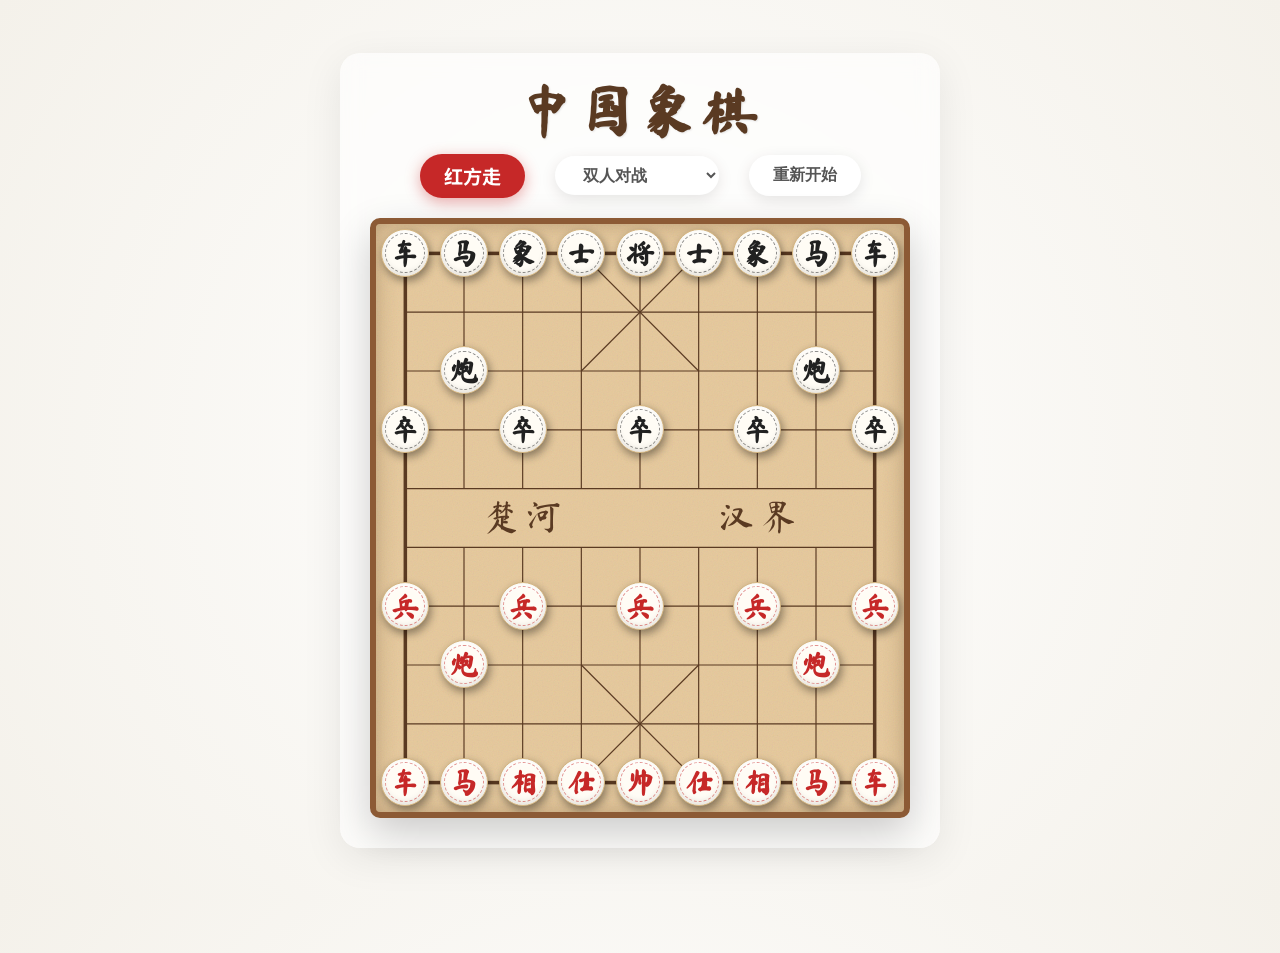
==== ChineseChessGame/index.html @ c085896c "create a chinese chess game" ====
<!DOCTYPE html>
<html lang="zh-CN">
<head>
    <meta charset="UTF-8">
    <meta name="viewport" content="width=device-width, initial-scale=1.0">
    <title>中国象棋 - Premium</title>
    <meta name="description" content="A premium web-based Chinese Chess game supporting two players.">
    <link rel="stylesheet" href="style.css">
    <link href="https://fonts.googleapis.com/css2?family=Ma+Shan+Zheng&family=Noto+Sans+SC:wght@400;700&display=swap" rel="stylesheet">
</head>
<body>
    <div class="container">
        <header>
            <h1>中国象棋</h1>
            <div class="status-panel">
                <div class="turn-indicator" id="turn-indicator">红方走</div>
                <select id="game-mode" class="btn">
                    <option value="pvp">双人对战</option>
                    <option value="pve">人机对战 (AI)</option>
                </select>
                <button id="restart-btn" class="btn">重新开始</button>
            </div>
        </header>
        
        <main class="game-area">
            <div class="board-container">
                <!-- Board Background Lines (SVG) -->
                <svg class="board-lines" width="100%" height="100%" viewBox="0 0 900 1000" preserveAspectRatio="none">
                    <defs>
                        <g id="cross">
                            <path d="M -5,-15 L -5,-5 L -15,-5" fill="none" stroke="#5a3a22" stroke-width="2"/>
                            <path d="M 5,-15 L 5,-5 L 15,-5" fill="none" stroke="#5a3a22" stroke-width="2"/>
                            <path d="M -5,15 L -5,5 L -15,5" fill="none" stroke="#5a3a22" stroke-width="2"/>
                            <path d="M 5,15 L 5,5 L 15,5" fill="none" stroke="#5a3a22" stroke-width="2"/>
                        </g>
                        <g id="cross-left">
                            <path d="M 5,-15 L 5,-5 L 15,-5" fill="none" stroke="#5a3a22" stroke-width="2"/>
                            <path d="M 5,15 L 5,5 L 15,5" fill="none" stroke="#5a3a22" stroke-width="2"/>
                        </g>
                        <g id="cross-right">
                            <path d="M -5,-15 L -5,-5 L -15,-5" fill="none" stroke="#5a3a22" stroke-width="2"/>
                            <path d="M -5,15 L -5,5 L -15,5" fill="none" stroke="#5a3a22" stroke-width="2"/>
                        </g>
                    </defs>

                    <!-- Outer Box -->
                    <rect x="50" y="50" width="800" height="900" fill="none" stroke="#5a3a22" stroke-width="6"/>
                    
                    <!-- Horizontal Lines -->
                    <line x1="50" y1="150" x2="850" y2="150" stroke="#5a3a22" stroke-width="2"/>
                    <line x1="50" y1="250" x2="850" y2="250" stroke="#5a3a22" stroke-width="2"/>
                    <line x1="50" y1="350" x2="850" y2="350" stroke="#5a3a22" stroke-width="2"/>
                    <line x1="50" y1="450" x2="850" y2="450" stroke="#5a3a22" stroke-width="2"/>
                    <!-- River gaps, so skip 550 inner -->
                    <line x1="50" y1="550" x2="850" y2="550" stroke="#5a3a22" stroke-width="2"/>
                    <line x1="50" y1="650" x2="850" y2="650" stroke="#5a3a22" stroke-width="2"/>
                    <line x1="50" y1="750" x2="850" y2="750" stroke="#5a3a22" stroke-width="2"/>
                    <line x1="50" y1="850" x2="850" y2="850" stroke="#5a3a22" stroke-width="2"/>
                    
                    <!-- Vertical Lines -->
                    <line x1="150" y1="50" x2="150" y2="450" stroke="#5a3a22" stroke-width="2"/>
                    <line x1="150" y1="550" x2="150" y2="950" stroke="#5a3a22" stroke-width="2"/>
                    <line x1="250" y1="50" x2="250" y2="450" stroke="#5a3a22" stroke-width="2"/>
                    <line x1="250" y1="550" x2="250" y2="950" stroke="#5a3a22" stroke-width="2"/>
                    <line x1="350" y1="50" x2="350" y2="450" stroke="#5a3a22" stroke-width="2"/>
                    <line x1="350" y1="550" x2="350" y2="950" stroke="#5a3a22" stroke-width="2"/>
                    <line x1="450" y1="50" x2="450" y2="450" stroke="#5a3a22" stroke-width="2"/>
                    <line x1="450" y1="550" x2="450" y2="950" stroke="#5a3a22" stroke-width="2"/>
                    <line x1="550" y1="50" x2="550" y2="450" stroke="#5a3a22" stroke-width="2"/>
                    <line x1="550" y1="550" x2="550" y2="950" stroke="#5a3a22" stroke-width="2"/>
                    <line x1="650" y1="50" x2="650" y2="450" stroke="#5a3a22" stroke-width="2"/>
                    <line x1="650" y1="550" x2="650" y2="950" stroke="#5a3a22" stroke-width="2"/>
                    <line x1="750" y1="50" x2="750" y2="450" stroke="#5a3a22" stroke-width="2"/>
                    <line x1="750" y1="550" x2="750" y2="950" stroke="#5a3a22" stroke-width="2"/>
                    
                    <!-- Palaces -->
                    <line x1="350" y1="50" x2="550" y2="250" stroke="#5a3a22" stroke-width="2"/>
                    <line x1="550" y1="50" x2="350" y2="250" stroke="#5a3a22" stroke-width="2"/>
                    <line x1="350" y1="950" x2="550" y2="750" stroke="#5a3a22" stroke-width="2"/>
                    <line x1="550" y1="950" x2="350" y2="750" stroke="#5a3a22" stroke-width="2"/>
                    
                    <!-- River Text -->
                    <text x="250" y="520" font-family="'Ma Shan Zheng', cursive" font-size="60" fill="#5a3a22" text-anchor="middle">楚 河</text>
                    <text x="650" y="520" font-family="'Ma Shan Zheng', cursive" font-size="60" fill="#5a3a22" text-anchor="middle">汉 界</text>

                    <!-- Markers -->
                    <use href="#cross" x="150" y="250"/>
                    <use href="#cross" x="750" y="250"/>
                    <use href="#cross" x="150" y="750"/>
                    <use href="#cross" x="750" y="750"/>

                    <use href="#cross-left" x="50" y="350"/>
                    <use href="#cross" x="250" y="350"/>
                    <use href="#cross" x="450" y="350"/>
                    <use href="#cross" x="650" y="350"/>
                    <use href="#cross-right" x="850" y="350"/>

                    <use href="#cross-left" x="50" y="650"/>
                    <use href="#cross" x="250" y="650"/>
                    <use href="#cross" x="450" y="650"/>
                    <use href="#cross" x="650" y="650"/>
                    <use href="#cross-right" x="850" y="650"/>
                </svg>
                
                <!-- The interactive grid -->
                <div class="grid" id="game-grid"></div>
            </div>
        </main>
        
        <!-- Modal for game over -->
        <div class="modal-overlay" id="game-over-modal">
            <div class="modal-content">
                <h2 id="winner-text">红方胜利！</h2>
                <button id="modal-restart-btn" class="btn primary-btn">再来一局</button>
            </div>
        </div>
    </div>

    <script src="script.js"></script>
</body>
</html>
---- ChineseChessGame/style.css ----
:root {
    --bg-color: #f4f1ea;
    --board-bg: #e6c89a;
    --line-color: #5a3a22;
    --red-piece: #c62828;
    --black-piece: #212121;
    --piece-bg: #fffcf5;
    --piece-border: #d4b581;
    --piece-shadow: rgba(0, 0, 0, 0.4);
    --highlight: rgba(139, 195, 74, 0.6);
    --selected: rgba(255, 193, 7, 0.8);
}

* {
    box-sizing: border-box;
    margin: 0;
    padding: 0;
}

body {
    font-family: 'Noto Sans SC', sans-serif;
    background-color: var(--bg-color);
    background-image: radial-gradient(circle at center, #ffffff 0%, #f4f1ea 100%);
    color: #333;
    display: flex;
    justify-content: center;
    align-items: center;
    min-height: 100vh;
}

.container {
    display: flex;
    flex-direction: column;
    align-items: center;
    gap: 20px;
    padding: 30px;
    border-radius: 20px;
    background: rgba(255, 255, 255, 0.6);
    backdrop-filter: blur(10px);
    box-shadow: 0 10px 40px rgba(0,0,0,0.08);
}

header {
    display: flex;
    flex-direction: column;
    align-items: center;
    gap: 15px;
}

h1 {
    font-family: 'Ma Shan Zheng', cursive;
    font-size: 3.5rem;
    color: var(--line-color);
    text-shadow: 1px 1px 2px rgba(0,0,0,0.1);
    letter-spacing: 5px;
}

.status-panel {
    display: flex;
    align-items: center;
    gap: 30px;
}

.turn-indicator {
    font-size: 1.2rem;
    font-weight: bold;
    padding: 8px 24px;
    border-radius: 30px;
    background: var(--red-piece);
    color: white;
    box-shadow: 0 4px 15px rgba(198, 40, 40, 0.4);
    transition: all 0.3s ease;
}

.turn-indicator.black-turn {
    background: var(--black-piece);
    box-shadow: 0 4px 15px rgba(33, 33, 33, 0.4);
}

.btn {
    padding: 10px 24px;
    border: none;
    border-radius: 30px;
    font-size: 1rem;
    font-weight: bold;
    cursor: pointer;
    background: white;
    color: #555;
    box-shadow: 0 4px 15px rgba(0,0,0,0.1);
    transition: transform 0.2s, box-shadow 0.2s;
}

.btn:hover {
    transform: translateY(-2px);
    box-shadow: 0 6px 20px rgba(0,0,0,0.15);
}

.primary-btn {
    background: var(--line-color);
    color: white;
}

.board-container {
    position: relative;
    width: 90vw;
    max-width: 540px;
    aspect-ratio: 9 / 10;
    background-color: var(--board-bg);
    background-image: url('data:image/svg+xml;utf8,<svg width="100" height="100" xmlns="http://www.w3.org/2000/svg"><filter id="noise"><feTurbulence type="fractalNoise" baseFrequency="0.8" numOctaves="4" stitchTiles="stitch"/></filter><rect width="100" height="100" filter="url(%23noise)" opacity="0.12"/></svg>');
    border-radius: 10px;
    box-shadow: 0 15px 40px rgba(0,0,0,0.2), inset 0 0 20px rgba(90, 58, 34, 0.3);
    border: 6px solid #8c5a35;
    overflow: hidden;
}

.board-lines {
    position: absolute;
    top: 0;
    left: 0;
    z-index: 1;
}

.grid {
    position: absolute;
    top: 0;
    left: 0;
    width: 100%;
    height: 100%;
    z-index: 2;
    display: grid;
    grid-template-columns: repeat(9, 1fr);
    grid-template-rows: repeat(10, 1fr);
}

.cell {
    position: relative;
    display: flex;
    justify-content: center;
    align-items: center;
    cursor: pointer;
}

.cell::after {
    content: '';
    position: absolute;
    width: 25px;
    height: 25px;
    border-radius: 50%;
    background: var(--highlight);
    opacity: 0;
    transform: scale(0.5);
    transition: all 0.2s;
    pointer-events: none;
}

.cell.valid-move::after {
    opacity: 1;
    transform: scale(1);
}

.cell.selected-cell::before {
    content: '';
    position: absolute;
    width: clamp(34px, 8.5vw, 50px);
    height: clamp(34px, 8.5vw, 50px);
    border: 3px solid var(--selected);
    border-radius: 50%;
    z-index: 0;
    animation: pulse 1.5s infinite;
}

@keyframes pulse {
    0% { transform: scale(1); opacity: 1; }
    50% { transform: scale(1.1); opacity: 0.6; }
    100% { transform: scale(1); opacity: 1; }
}

.piece {
    width: clamp(32px, 8vw, 48px);
    height: clamp(32px, 8vw, 48px);
    border-radius: 50%;
    background: var(--piece-bg);
    display: flex;
    justify-content: center;
    align-items: center;
    font-family: 'Ma Shan Zheng', cursive;
    font-size: clamp(20px, 5vw, 28px);
    font-weight: bold;
    box-shadow: 2px 4px 8px var(--piece-shadow), inset 0 -3px 6px rgba(0,0,0,0.1), inset 0 3px 6px rgba(255,255,255,0.9);
    border: 1px solid var(--piece-border);
    z-index: 3;
    transition: transform 0.2s, box-shadow 0.2s;
    user-select: none;
    position: relative;
}

.piece::before {
    content: '';
    position: absolute;
    width: 82%;
    height: 82%;
    border-radius: 50%;
    border: 1px dashed rgba(0,0,0,0.25);
}

.piece:hover {
    transform: translateY(-2px) scale(1.05);
    box-shadow: 2px 6px 12px rgba(0,0,0,0.5), inset 0 -3px 6px rgba(0,0,0,0.1), inset 0 3px 6px rgba(255,255,255,0.9);
}

.piece.red {
    color: var(--red-piece);
}

.piece.red::before {
    border-color: rgba(198, 40, 40, 0.5);
}

.piece.black {
    color: var(--black-piece);
}

.piece.black::before {
    border-color: rgba(33, 33, 33, 0.5);
}

.modal-overlay {
    position: fixed;
    top: 0;
    left: 0;
    width: 100vw;
    height: 100vh;
    background: rgba(0,0,0,0.6);
    backdrop-filter: blur(8px);
    display: flex;
    justify-content: center;
    align-items: center;
    z-index: 100;
    opacity: 0;
    pointer-events: none;
    transition: opacity 0.3s ease;
}

.modal-overlay.active {
    opacity: 1;
    pointer-events: all;
}

.modal-content {
    background: white;
    padding: 50px;
    border-radius: 20px;
    text-align: center;
    box-shadow: 0 20px 60px rgba(0,0,0,0.3);
    transform: translateY(20px) scale(0.95);
    transition: transform 0.3s cubic-bezier(0.175, 0.885, 0.32, 1.275);
}

.modal-overlay.active .modal-content {
    transform: translateY(0) scale(1);
}

.modal-content h2 {
    font-size: 2.5rem;
    margin-bottom: 25px;
    color: #333;
    font-family: 'Ma Shan Zheng', cursive;
}
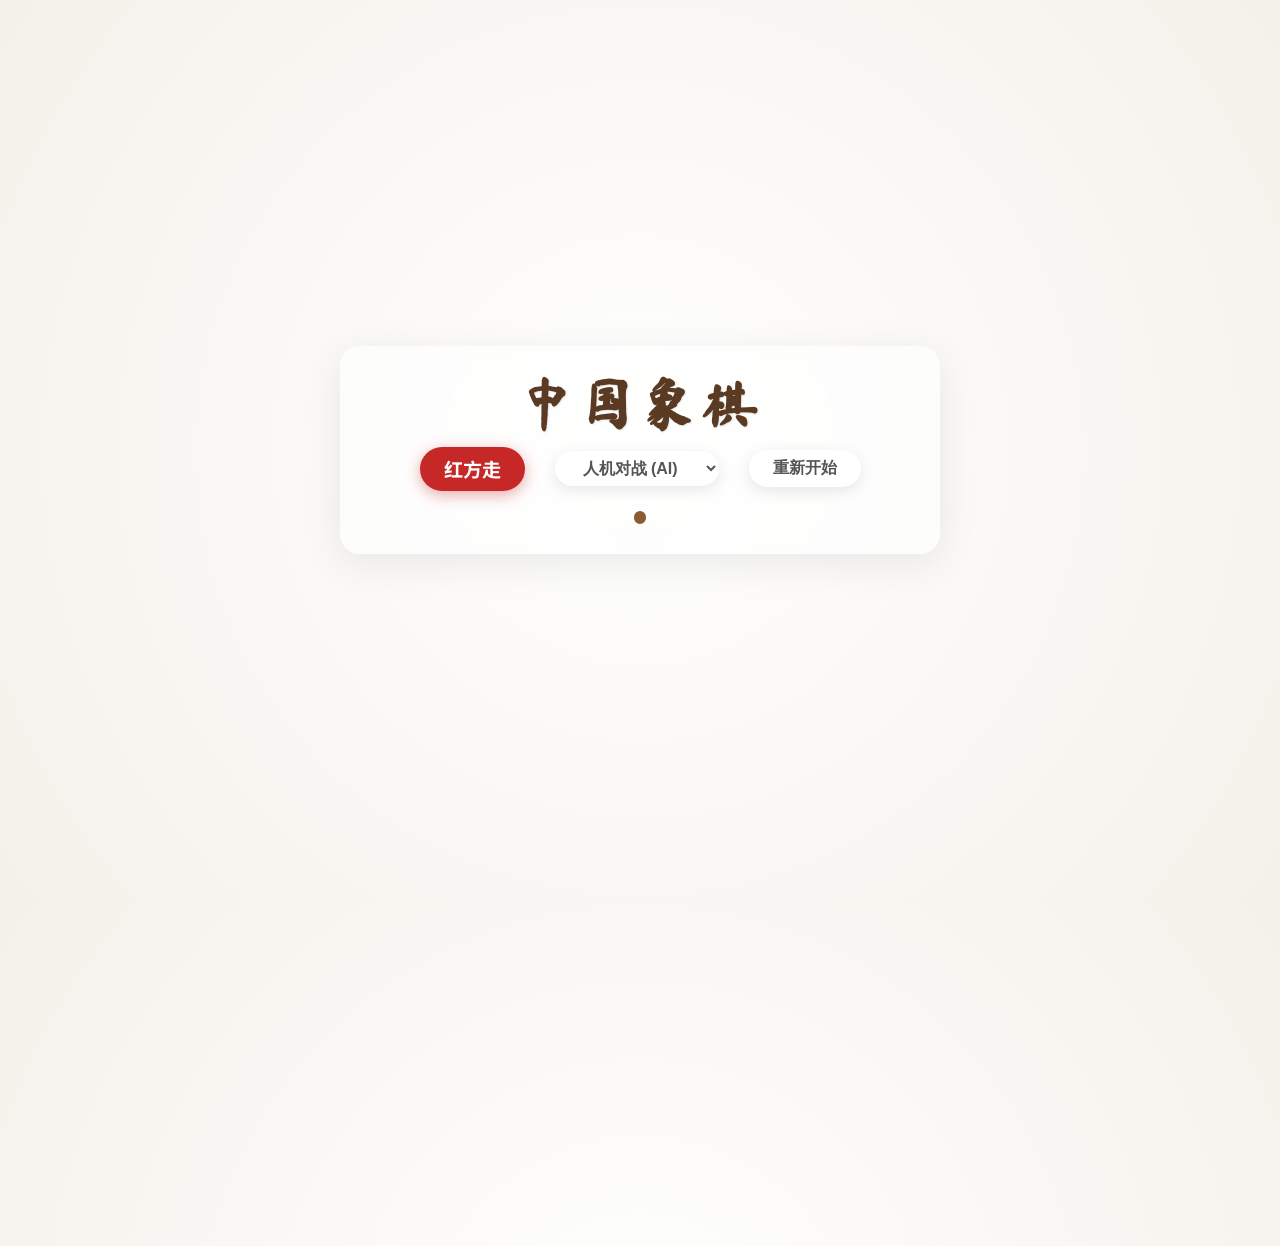
==== commit 5757206c: "feat: optimize mobile responsiveness and set default game mode to AI" ====
--- a/ChineseChessGame/index.html
+++ b/ChineseChessGame/index.html
@@ -2,7 +2,7 @@
 <html lang="zh-CN">
 <head>
     <meta charset="UTF-8">
-    <meta name="viewport" content="width=device-width, initial-scale=1.0">
+    <meta name="viewport" content="width=device-width, initial-scale=1.0, maximum-scale=1.0, user-scalable=no, viewport-fit=cover">
     <title>中国象棋 - Premium</title>
     <meta name="description" content="A premium web-based Chinese Chess game supporting two players.">
     <link rel="stylesheet" href="style.css">
@@ -15,8 +15,8 @@
             <div class="status-panel">
                 <div class="turn-indicator" id="turn-indicator">红方走</div>
                 <select id="game-mode" class="btn">
+                    <option value="pve" selected>人机对战 (AI)</option>
                     <option value="pvp">双人对战</option>
-                    <option value="pve">人机对战 (AI)</option>
                 </select>
                 <button id="restart-btn" class="btn">重新开始</button>
             </div>
--- a/ChineseChessGame/style.css
+++ b/ChineseChessGame/style.css
@@ -33,11 +33,13 @@
     flex-direction: column;
     align-items: center;
     gap: 20px;
-    padding: 30px;
+    padding: clamp(15px, 4vw, 30px);
     border-radius: 20px;
     background: rgba(255, 255, 255, 0.6);
     backdrop-filter: blur(10px);
     box-shadow: 0 10px 40px rgba(0,0,0,0.08);
+    width: 96vw;
+    max-width: 600px;
 }
 
 header {
@@ -49,22 +51,24 @@
 
 h1 {
     font-family: 'Ma Shan Zheng', cursive;
-    font-size: 3.5rem;
+    font-size: clamp(2.5rem, 8vw, 3.5rem);
     color: var(--line-color);
     text-shadow: 1px 1px 2px rgba(0,0,0,0.1);
-    letter-spacing: 5px;
+    letter-spacing: clamp(2px, 1vw, 5px);
 }
 
 .status-panel {
     display: flex;
     align-items: center;
-    gap: 30px;
+    gap: clamp(10px, 3vw, 30px);
+    flex-wrap: wrap;
+    justify-content: center;
 }
 
 .turn-indicator {
-    font-size: 1.2rem;
+    font-size: clamp(1rem, 4vw, 1.2rem);
     font-weight: bold;
-    padding: 8px 24px;
+    padding: 8px clamp(16px, 4vw, 24px);
     border-radius: 30px;
     background: var(--red-piece);
     color: white;
@@ -78,10 +82,10 @@
 }
 
 .btn {
-    padding: 10px 24px;
+    padding: 8px clamp(12px, 3vw, 24px);
     border: none;
     border-radius: 30px;
-    font-size: 1rem;
+    font-size: clamp(0.9rem, 3.5vw, 1rem);
     font-weight: bold;
     cursor: pointer;
     background: white;
@@ -102,7 +106,7 @@
 
 .board-container {
     position: relative;
-    width: 90vw;
+    width: 100%;
     max-width: 540px;
     aspect-ratio: 9 / 10;
     background-color: var(--board-bg);
@@ -138,6 +142,8 @@
     justify-content: center;
     align-items: center;
     cursor: pointer;
+    touch-action: manipulation;
+    -webkit-tap-highlight-color: transparent;
 }
 
 .cell::after {
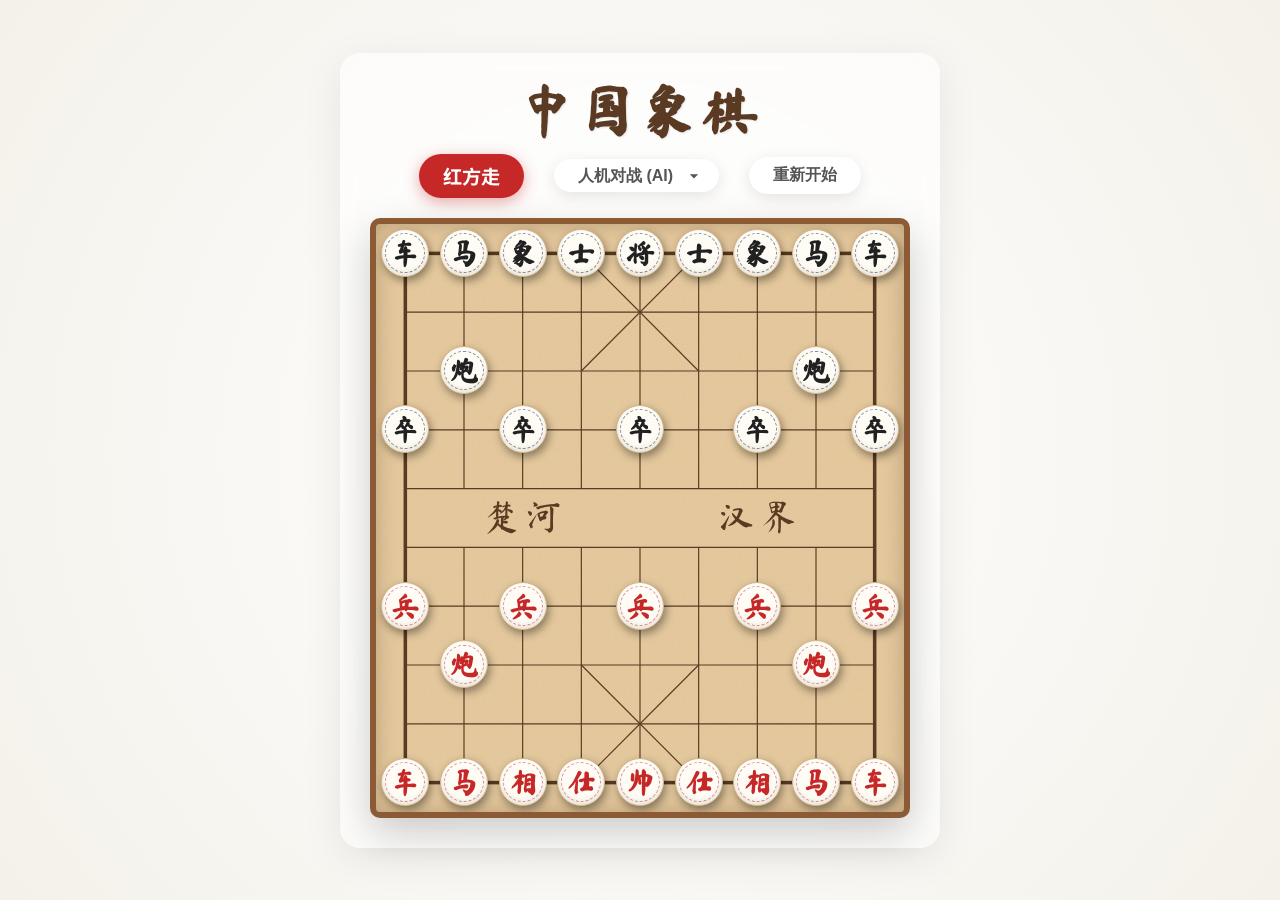
==== commit 90e81985: "feat: restructure game layout and center game area container" ====
--- a/ChineseChessGame/index.html
+++ b/ChineseChessGame/index.html
@@ -107,12 +107,13 @@
             </div>
         </main>
         
-        <!-- Modal for game over -->
-        <div class="modal-overlay" id="game-over-modal">
-            <div class="modal-content">
-                <h2 id="winner-text">红方胜利！</h2>
-                <button id="modal-restart-btn" class="btn primary-btn">再来一局</button>
-            </div>
+    </div>
+    
+    <!-- Modal for game over -->
+    <div class="modal-overlay" id="game-over-modal">
+        <div class="modal-content">
+            <h2 id="winner-text">红方胜利！</h2>
+            <button id="modal-restart-btn" class="btn primary-btn">再来一局</button>
         </div>
     </div>
 
--- a/ChineseChessGame/style.css
+++ b/ChineseChessGame/style.css
@@ -104,6 +104,23 @@
     color: white;
 }
 
+select.btn {
+    appearance: none;
+    -webkit-appearance: none;
+    -moz-appearance: none;
+    padding-right: clamp(35px, 6vw, 45px); /* Extra space for arrow */
+    background-image: url('data:image/svg+xml;utf8,<svg fill="%23555" height="24" viewBox="0 0 24 24" width="24" xmlns="http://www.w3.org/2000/svg"><path d="M7 10l5 5 5-5z"/><path d="M0 0h24v24H0z" fill="none"/></svg>');
+    background-repeat: no-repeat;
+    background-position: right clamp(10px, 2vw, 15px) center;
+    background-size: clamp(16px, 4vw, 20px);
+}
+
+.game-area {
+    width: 100%;
+    display: flex;
+    justify-content: center;
+}
+
 .board-container {
     position: relative;
     width: 100%;
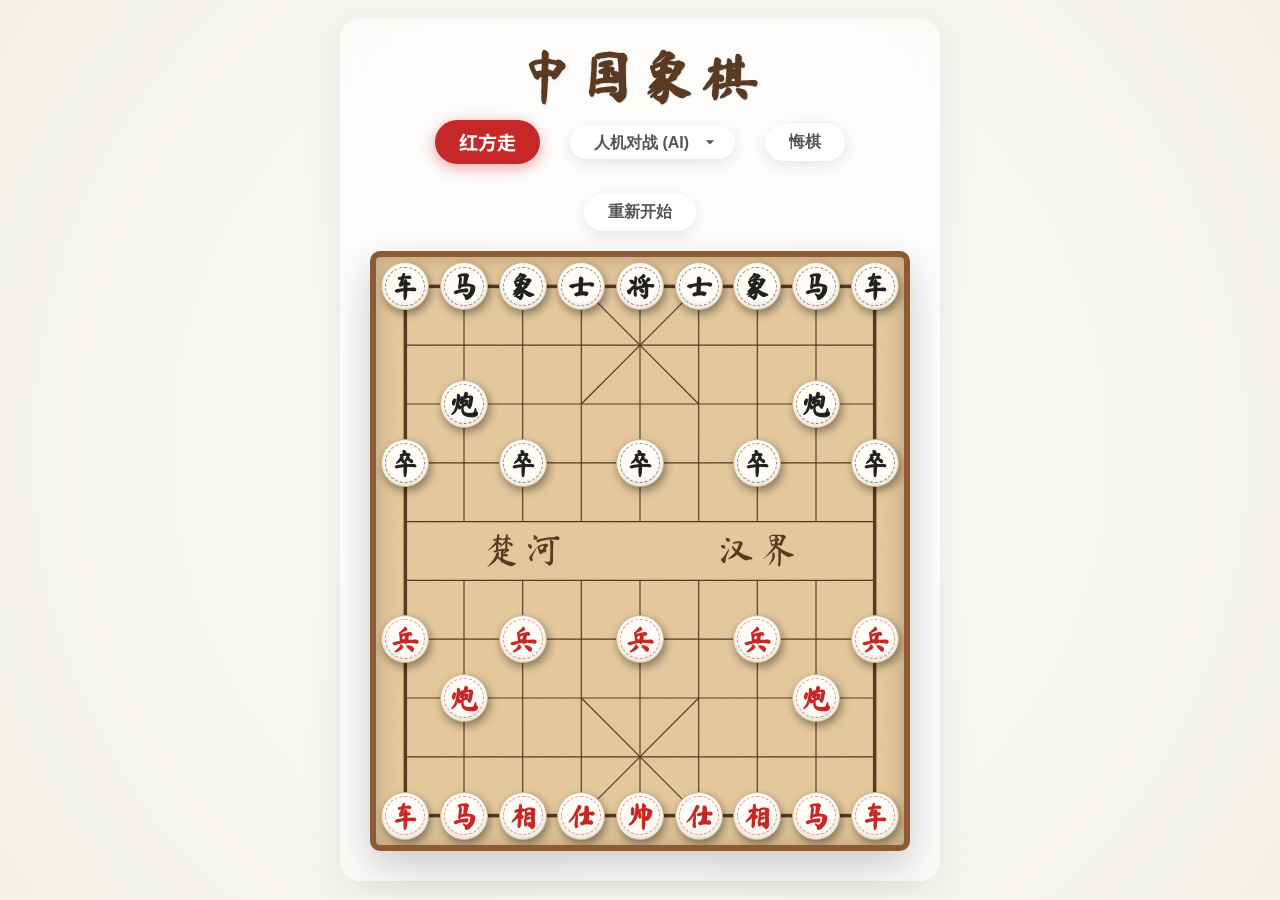
==== commit 77042bf6: "feat: implement Undo (悔棋) feature for Chinese Chess game" ====
--- a/ChineseChessGame/index.html
+++ b/ChineseChessGame/index.html
@@ -18,6 +18,7 @@
                     <option value="pve" selected>人机对战 (AI)</option>
                     <option value="pvp">双人对战</option>
                 </select>
+                <button id="undo-btn" class="btn">悔棋</button>
                 <button id="restart-btn" class="btn">重新开始</button>
             </div>
         </header>
